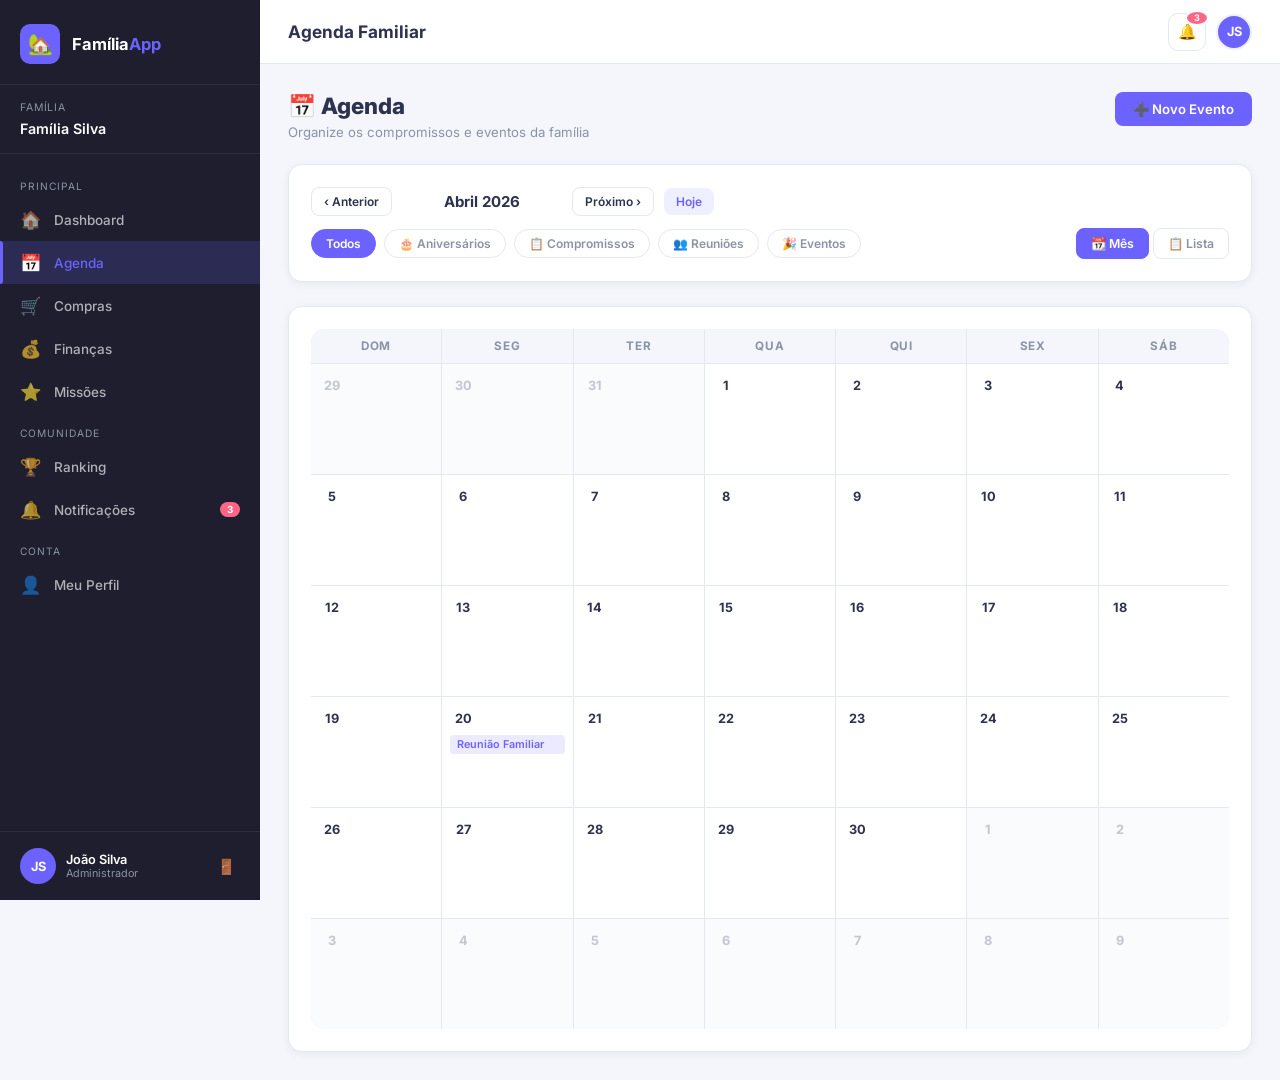
==== familia/pages/agenda.html @ ab25358c "Commit final" ====
<!DOCTYPE html>
<html lang="pt-BR">
<head>
  <meta charset="UTF-8">
  <meta name="viewport" content="width=device-width, initial-scale=1.0">
  <title>FamíliaApp — Agenda</title>
  <link rel="stylesheet" href="../assets/css/style.css">
  <style>
    .calendar-grid {
      display: grid;
      grid-template-columns: repeat(7, 1fr);
      gap: 1px;
      background: var(--border);
      border-radius: var(--radius);
      overflow: hidden;
    }
    .cal-day-name {
      background: var(--bg);
      text-align: center;
      padding: 10px;
      font-size: .78rem;
      font-weight: 700;
      text-transform: uppercase;
      letter-spacing: .06em;
      color: var(--text-muted);
    }
    .cal-day {
      background: var(--card-bg);
      min-height: 110px;
      padding: 8px;
      cursor: pointer;
  
    }
    .cal-day:hover { background: var(--bg); }
    .cal-day.today { background: var(--primary-light); }
    .cal-day.other-month { background: #FAFBFD; }
    .cal-day .day-num {
      font-size: .85rem;
      font-weight: 700;
      color: var(--text);
      width: 26px; height: 26px;
      display: flex; align-items: center; justify-content: center;
      border-radius: 50%;
    }
    .cal-day.today .day-num {
      background: var(--primary);
      color: #fff;
    }
    .cal-day.other-month .day-num { color: var(--text-muted); opacity: .5; }
    .cal-event {
      margin-top: 4px;
      padding: 3px 7px;
      border-radius: 4px;
      font-size: .72rem;
      font-weight: 600;
      white-space: nowrap;
      overflow: hidden;
      text-overflow: ellipsis;
      cursor: pointer;
    }
    .event-type-filters {
      display: flex;
      gap: 8px;
      flex-wrap: wrap;
    }
    .filter-btn {
      padding: 6px 14px;
      border-radius: 99px;
      font-size: .8rem;
      font-weight: 600;
      border: 1.5px solid var(--border);
      background: var(--card-bg);
      color: var(--text-muted);
      cursor: pointer;
      transition: all var(--transition);
    }
    .filter-btn.active, .filter-btn:hover {
      background: var(--primary);
      color: #fff;
      border-color: var(--primary);
    }
    .view-btn {
      padding: 7px 14px;
      border-radius: var(--radius-sm);
      font-size: .82rem;
      font-weight: 600;
      border: 1.5px solid var(--border);
      background: var(--card-bg);
      color: var(--text-muted);
      cursor: pointer;
      transition: all var(--transition);
    }
    .view-btn.active {
      background: var(--primary);
      color: #fff;
      border-color: var(--primary);
    }
  </style>
</head>
<body>

<!-- SIDEBAR -->
<aside class="sidebar">
  <div class="sidebar-logo">
    <div class="logo-icon">🏡</div>
    <div class="logo-text">Família<span>App</span></div>
  </div>
  <div class="sidebar-family">
    <div class="family-label">Família</div>
    <div class="family-name" id="sb-family-name">Família Silva</div>
  </div>
  <nav class="sidebar-nav">
    <div class="nav-section-label">Principal</div>
    <a href="dashboard.html" class="nav-item"><span class="nav-icon">🏠</span> Dashboard</a>
    <a href="agenda.html"    class="nav-item active"><span class="nav-icon">📅</span> Agenda</a>
    <a href="compras.html"   class="nav-item"><span class="nav-icon">🛒</span> Compras</a>
    <a href="financas.html"  class="nav-item"><span class="nav-icon">💰</span> Finanças</a>
    <a href="missoes.html"   class="nav-item"><span class="nav-icon">⭐</span> Missões</a>
    <div class="nav-section-label">Comunidade</div>
    <a href="ranking.html"      class="nav-item"><span class="nav-icon">🏆</span> Ranking</a>
    <a href="notificacoes.html" class="nav-item"><span class="nav-icon">🔔</span> Notificações <span class="nav-badge">3</span></a>
    <div class="nav-section-label">Conta</div>
    <a href="perfil.html" class="nav-item"><span class="nav-icon">👤</span> Meu Perfil</a>
  </nav>
  <div class="sidebar-footer">
    <div class="sidebar-user">
      <div class="user-avatar" id="sb-avatar">JS</div>
      <div class="user-info">
        <div class="user-name" id="sb-user-name">João Silva</div>
        <div class="user-role" id="sb-user-role">Administrador</div>
      </div>
      <button class="logout-btn" onclick="doLogout()" title="Sair">🚪</button>
    </div>
  </div>
</aside>

<!-- MAIN -->
<div class="main-wrapper">
  <header class="topbar">
    <div class="topbar-title">Agenda Familiar</div>
    <div class="topbar-actions">
      <a href="notificacoes.html" class="topbar-btn">🔔 <span class="badge">3</span></a>
      <a href="perfil.html" class="topbar-avatar" id="topbar-avatar">JS</a>
    </div>
  </header>

  <main class="page-content">

    <div class="page-header">
      <div>
        <h1>📅 Agenda</h1>
        <p>Organize os compromissos e eventos da família</p>
      </div>
      <button class="btn btn-primary" onclick="openModal('modal-add-evento')">
        ➕ Novo Evento
      </button>
    </div>

    <!-- Controles -->
    <div class="card mb-24">
      <div style="display:flex;align-items:center;justify-content:space-between;flex-wrap:wrap;gap:12px">
        <div style="display:flex;align-items:center;gap:10px">
          <button class="btn btn-outline btn-sm" onclick="changeMonth(-1)">‹ Anterior</button>
          <span id="current-month-label" style="font-size:1rem;font-weight:700;min-width:160px;text-align:center">Abril 2026</span>
          <button class="btn btn-outline btn-sm" onclick="changeMonth(1)">Próximo ›</button>
          <button class="btn btn-secondary btn-sm" onclick="goToday()">Hoje</button>
        </div>
        <div class="event-type-filters">
          <button class="filter-btn active" onclick="setFilter('todos', this)">Todos</button>
          <button class="filter-btn" onclick="setFilter('aniversario', this)">🎂 Aniversários</button>
          <button class="filter-btn" onclick="setFilter('compromisso', this)">📋 Compromissos</button>
          <button class="filter-btn" onclick="setFilter('reuniao', this)">👥 Reuniões</button>
          <button class="filter-btn" onclick="setFilter('evento', this)">🎉 Eventos</button>
        </div>
        <div style="display:flex;gap:4px">
          <button class="view-btn active" id="btn-view-month" onclick="setView('month')">📆 Mês</button>
          <button class="view-btn" id="btn-view-list" onclick="setView('list')">📋 Lista</button>
        </div>
      </div>
    </div>

    <!-- Calendário mensal -->
    <div id="view-month">
      <div class="card">
        <div class="calendar-grid" id="cal-grid">
          <!-- Gerado via JS -->
        </div>
      </div>
    </div>

    <!-- Vista em lista -->
    <div id="view-list" style="display:none">
      <div class="card">
        <div class="card-header">
          <div class="card-title">Todos os Eventos</div>
          <span class="badge badge-primary" id="events-count">4 eventos</span>
        </div>
        <div id="events-list-view"></div>
      </div>
    </div>

  </main>
</div>

<!-- Modal adicionar evento -->
<div class="modal-overlay" id="modal-add-evento">
  <div class="modal" style="width:520px">
    <div class="modal-header">
      <div class="modal-title">📅 Novo Evento</div>
      <button class="modal-close" onclick="closeModal('modal-add-evento')">✕</button>
    </div>
    <div class="form-group">
      <label class="form-label">Título do evento *</label>
      <input type="text" class="form-control" id="ev-titulo" placeholder="Ex: Aniversário da vovó">
    </div>
    <div class="form-group">
      <label class="form-label">Tipo</label>
      <select class="form-control" id="ev-tipo">
        <option value="evento">🎉 Evento</option>
        <option value="aniversario">🎂 Aniversário</option>
        <option value="compromisso">📋 Compromisso</option>
        <option value="reuniao">👥 Reunião</option>
        <option value="outro">📌 Outro</option>
      </select>
    </div>
    <div class="form-row">
      <div class="form-group">
        <label class="form-label">Data início *</label>
        <input type="datetime-local" class="form-control" id="ev-inicio">
      </div>
      <div class="form-group">
        <label class="form-label">Data fim</label>
        <input type="datetime-local" class="form-control" id="ev-fim">
      </div>
    </div>
    <div class="form-group">
      <label class="form-label">Local</label>
      <input type="text" class="form-control" id="ev-local" placeholder="Onde será o evento?">
    </div>
    <div class="form-group">
      <label class="form-label">Descrição</label>
      <textarea class="form-control" id="ev-desc" rows="3" placeholder="Detalhes do evento..."></textarea>
    </div>
    <div class="form-group">
      <label class="form-label">Cor</label>
      <div style="display:flex;gap:8px">
        <div class="color-opt" style="width:28px;height:28px;border-radius:50%;background:#6C63FF;cursor:pointer;border:3px solid #6C63FF" onclick="selectColor('#6C63FF', this)"></div>
        <div class="color-opt" style="width:28px;height:28px;border-radius:50%;background:#FF6584;cursor:pointer" onclick="selectColor('#FF6584', this)"></div>
        <div class="color-opt" style="width:28px;height:28px;border-radius:50%;background:#43C6AC;cursor:pointer" onclick="selectColor('#43C6AC', this)"></div>
        <div class="color-opt" style="width:28px;height:28px;border-radius:50%;background:#FFB347;cursor:pointer" onclick="selectColor('#FFB347', this)"></div>
        <div class="color-opt" style="width:28px;height:28px;border-radius:50%;background:#FF5C5C;cursor:pointer" onclick="selectColor('#FF5C5C', this)"></div>
      </div>
      <input type="hidden" id="ev-cor" value="#6C63FF">
    </div>
    <div class="modal-footer">
      <button class="btn btn-outline" onclick="closeModal('modal-add-evento')">Cancelar</button>
      <button class="btn btn-primary" onclick="addEvent()">Salvar Evento</button>
    </div>
  </div>
</div>

<!-- Modal detalhes evento -->
<div class="modal-overlay" id="modal-detail-evento">
  <div class="modal">
    <div class="modal-header">
      <div class="modal-title" id="detail-title">Evento</div>
      <button class="modal-close" onclick="closeModal('modal-detail-evento')">✕</button>
    </div>
    <div id="detail-body"></div>
    <div class="modal-footer">
      <button class="btn btn-danger btn-sm" onclick="deleteEvent()">🗑️ Excluir</button>
      <button class="btn btn-outline" onclick="closeModal('modal-detail-evento')">Fechar</button>
    </div>
  </div>
</div>

<div id="toast-container" class="toast-container"></div>
<script src="../assets/js/app.js"></script>
<script src="../assets/js/layout.js"></script>
<script>
// ── Dados dos eventos ──────────────────────────────────────
let events = [
  { id:1, titulo:'Reunião Familiar',       tipo:'reuniao',      inicio:'2026-04-20T19:00', fim:'2026-04-20T21:00', local:'Sala de estar',    cor:'#6C63FF', desc:'Planejamento do mês' },
  { id:2, titulo:'Churrasco de domingo',   tipo:'evento',       inicio:'2026-05-26T12:00', fim:'2026-04-26T18:00', local:'Quintal',           cor:'#FFB347', desc:'Família toda reunida' },
  { id:3, titulo:'Aniversário da Merlotto',   tipo:'aniversario',       inicio:'2026-05-07T12:00', fim:'2026-04-26T18:00', local:'Casa',           cor:'#FF6584', desc:'Família toda reunida' },

];

let currentDate = new Date(2026, 3, 1); // Abril 2026
let currentFilter = 'todos';
let currentView   = 'month';
let selectedColor = '#6C63FF';
let selectedEventId = null;

// ── Meses ─────────────────────────────────────────────────
const MONTHS = ['Janeiro','Fevereiro','Março','Abril','Maio','Junho',
                'Julho','Agosto','Setembro','Outubro','Novembro','Dezembro'];
const DAYS   = ['Dom','Seg','Ter','Qua','Qui','Sex','Sáb'];

// ── Renderizar calendário ─────────────────────────────────
function renderCalendar() {
  document.getElementById('current-month-label').textContent =
    `${MONTHS[currentDate.getMonth()]} ${currentDate.getFullYear()}`;

  const year  = currentDate.getFullYear();
  const month = currentDate.getMonth();
  const today = new Date();
  const firstDay = new Date(year, month, 1).getDay();
  const daysInMonth = new Date(year, month + 1, 0).getDate();
  const daysInPrev  = new Date(year, month, 0).getDate();

  let html = DAYS.map(d => `<div class="cal-day-name">${d}</div>`).join('');

  const filteredEvents = events.filter(e =>
    currentFilter === 'todos' || e.tipo === currentFilter
  );

  for (let i = 0; i < firstDay; i++) {
    const d = daysInPrev - firstDay + i + 1;
    html += `<div class="cal-day other-month"><div class="day-num">${d}</div></div>`;
  }

  for (let d = 1; d <= daysInMonth; d++) {
    const dateStr = `${year}-${String(month+1).padStart(2,'0')}-${String(d).padStart(2,'0')}`;
    const isToday = d === today.getDate() && month === today.getMonth() && year === today.getFullYear();
    const dayEvents = filteredEvents.filter(e => e.inicio.startsWith(dateStr));

    let evHtml = dayEvents.slice(0,3).map(e =>
      `<div class="cal-event" style="background:${e.cor}22;color:${e.cor}" onclick="showEvent(${e.id})" title="${e.titulo}">${e.titulo}</div>`
    ).join('');
    if (dayEvents.length > 3) evHtml += `<div style="font-size:.68rem;color:var(--text-muted);margin-top:2px">+${dayEvents.length-3} mais</div>`;

    html += `<div class="cal-day${isToday?' today':''}" onclick="clickDay('${dateStr}')">
               <div class="day-num">${d}</div>${evHtml}
             </div>`;
  }

  const remaining = 42 - firstDay - daysInMonth;
  for (let d = 1; d <= remaining; d++) {
    html += `<div class="cal-day other-month"><div class="day-num">${d}</div></div>`;
  }

  document.getElementById('cal-grid').innerHTML = html;
  renderListView();
}

// ── Vista em lista ─────────────────────────────────────────
function renderListView() {
  const filtered = events.filter(e => currentFilter === 'todos' || e.tipo === currentFilter);
  document.getElementById('events-count').textContent = `${filtered.length} evento(s)`;

  if (!filtered.length) {
    document.getElementById('events-list-view').innerHTML =
      '<div class="empty-state"><div class="empty-icon">📅</div><p>Nenhum evento encontrado.</p></div>';
    return;
  }

  const typeLabels = { evento:'Evento', aniversario:'Aniversário', compromisso:'Compromisso', reuniao:'Reunião', outro:'Outro' };
  const badgeClass = { evento:'badge-warning', aniversario:'badge-pink', compromisso:'badge-success', reuniao:'badge-primary', outro:'badge-muted' };

  document.getElementById('events-list-view').innerHTML = filtered.map(e => {
    const dt = new Date(e.inicio);
    const day = dt.getDate();
    const mon = MONTHS[dt.getMonth()].substring(0,3).toUpperCase();
    const time = dt.toLocaleTimeString('pt-BR', { hour:'2-digit', minute:'2-digit' });
    return `<div style="display:flex;gap:16px;padding:14px 0;border-bottom:1px solid var(--border);align-items:center">
      <div style="width:52px;text-align:center;flex-shrink:0">
        <div style="font-size:.68rem;color:var(--text-muted)">${mon}</div>
        <div style="font-size:1.5rem;font-weight:800;color:${e.cor};line-height:1">${day}</div>
      </div>
      <div style="width:4px;height:40px;border-radius:4px;background:${e.cor};flex-shrink:0"></div>
      <div style="flex:1">
        <div style="font-weight:700;font-size:.95rem">${e.titulo}</div>
        <div style="font-size:.8rem;color:var(--text-muted);margin-top:2px">🕐 ${time}${e.local ? ' · 📍 '+e.local : ''}</div>
        ${e.desc ? `<div style="font-size:.8rem;color:var(--text-muted);margin-top:2px">${e.desc}</div>` : ''}
      </div>
      <div style="display:flex;gap:8px;align-items:center">
        <span class="badge ${badgeClass[e.tipo]||'badge-muted'}">${typeLabels[e.tipo]||e.tipo}</span>
        <button class="btn btn-outline btn-sm btn-icon" onclick="showEvent(${e.id})" title="Ver detalhes">👁️</button>
        <button class="btn btn-danger btn-sm btn-icon" onclick="deleteEventById(${e.id})" title="Excluir">🗑️</button>
      </div>
    </div>`;
  }).join('');
}

// ── Detalhes do evento ─────────────────────────────────────
function showEvent(id) {
  const e = events.find(ev => ev.id === id);
  if (!e) return;
  selectedEventId = id;
  document.getElementById('detail-title').textContent = e.titulo;
  const dt = new Date(e.inicio);
  document.getElementById('detail-body').innerHTML = `
    <div style="display:flex;flex-direction:column;gap:12px">
      <div style="display:flex;gap:10px;align-items:center">
        <div style="width:12px;height:12px;border-radius:50%;background:${e.cor}"></div>
        <span class="badge" style="background:${e.cor}22;color:${e.cor}">${e.tipo}</span>
      </div>
      <div><strong>📅 Data:</strong> ${dt.toLocaleDateString('pt-BR')} às ${dt.toLocaleTimeString('pt-BR',{hour:'2-digit',minute:'2-digit'})}</div>
      ${e.local ? `<div><strong>📍 Local:</strong> ${e.local}</div>` : ''}
      ${e.desc  ? `<div><strong>📝 Descrição:</strong> ${e.desc}</div>` : ''}
    </div>`;
  openModal('modal-detail-evento');
}

function deleteEvent() {
  if (selectedEventId) deleteEventById(selectedEventId);
  closeModal('modal-detail-evento');
}

function deleteEventById(id) {
  events = events.filter(e => e.id !== id);
  renderCalendar();
  showToast('Evento excluído.', 'danger');
}

// ── Adicionar evento ───────────────────────────────────────
function addEvent() {
  const titulo = document.getElementById('ev-titulo').value.trim();
  const tipo   = document.getElementById('ev-tipo').value;
  const inicio = document.getElementById('ev-inicio').value;
  const fim    = document.getElementById('ev-fim').value;
  const local  = document.getElementById('ev-local').value.trim();
  const desc   = document.getElementById('ev-desc').value.trim();

  if (!titulo || !inicio) { showToast('Preencha título e data.', 'warning'); return; }

  const newId = Math.max(...events.map(e => e.id), 0) + 1;
  events.push({ id: newId, titulo, tipo, inicio, fim: fim || null, local, cor: selectedColor, desc });
  renderCalendar();
  closeModal('modal-add-evento');
  showToast('Evento adicionado!', 'success');

  // Limpar form
  ['ev-titulo','ev-inicio','ev-fim','ev-local','ev-desc'].forEach(id => {
    document.getElementById(id).value = '';
  });
}

// ── Controles ──────────────────────────────────────────────
function changeMonth(dir) {
  currentDate.setMonth(currentDate.getMonth() + dir);
  renderCalendar();
}

function goToday() {
  currentDate = new Date();
  renderCalendar();
}

function setFilter(filter, btn) {
  currentFilter = filter;
  document.querySelectorAll('.filter-btn').forEach(b => b.classList.remove('active'));
  btn.classList.add('active');
  renderCalendar();
}

function setView(view) {
  currentView = view;
  document.getElementById('view-month').style.display = view === 'month' ? '' : 'none';
  document.getElementById('view-list').style.display  = view === 'list'  ? '' : 'none';
  document.getElementById('btn-view-month').classList.toggle('active', view === 'month');
  document.getElementById('btn-view-list').classList.toggle('active',  view === 'list');
}

function clickDay(dateStr) {
  document.getElementById('ev-inicio').value = dateStr + 'T09:00';
  openModal('modal-add-evento');
}

function selectColor(color, el) {
  selectedColor = color;
  document.getElementById('ev-cor').value = color;
  document.querySelectorAll('.color-opt').forEach(c => c.style.border = 'none');
  el.style.border = `3px solid ${color}`;
}

function filterEvents(q) {
  // Filtro de busca simples
  const term = q.toLowerCase();
  document.querySelectorAll('.cal-event').forEach(el => {
    el.style.display = el.title.toLowerCase().includes(term) ? '' : 'none';
  });
}

document.addEventListener('DOMContentLoaded', renderCalendar);
</script>
</body>
</html>
---- familia/assets/css/style.css ----
/* ============================================================
   FAMILIA MANAGER — CSS GLOBAL
   ============================================================ */

@import url('https://fonts.googleapis.com/css2?family=Inter:wght@300;400;500;600;700;800&display=swap');

:root {
  --primary:        #6C63FF;
  --primary-dark:   #5A52D5;
  --primary-light:  #EEF0FF;
  --secondary:      #FF6584;
  --accent:         #43C6AC;
  --warning:        #FFB347;
  --danger:         #FF5C5C;
  --success:        #4CAF50;

  --bg:             #F4F6FB;
  --sidebar-bg:     #1E1E2E;
  --sidebar-hover:  #2A2A3E;
  --card-bg:        #FFFFFF;
  --border:         #E4E8F0;
  --text:           #2D3250;
  --text-muted:     #8A94A6;
  --text-light:     #FFFFFF;

  --sidebar-w:      260px;
  --topbar-h:       64px;
  --radius:         14px;
  --radius-sm:      8px;
  --shadow:         0 4px 24px rgba(108,99,255,.10);
  --shadow-sm:      0 2px 8px rgba(0,0,0,.06);
  --transition:     .22s ease;
}

*, *::before, *::after { box-sizing: border-box; margin: 0; padding: 0; }

html { font-size: 15px; scroll-behavior: smooth; }

body {
  font-family: 'Inter', sans-serif;
  background: var(--bg);
  color: var(--text);
  min-height: 100vh;
  display: flex;
}

a { text-decoration: none; color: inherit; }
ul, ol { list-style: none; }
button { cursor: pointer; font-family: inherit; }
input, select, textarea { font-family: inherit; }

/* ============================================================
   SCROLLBAR
   ============================================================ */
::-webkit-scrollbar { width: 6px; height: 6px; }
::-webkit-scrollbar-track { background: transparent; }
::-webkit-scrollbar-thumb { background: #CBD0E0; border-radius: 99px; }
::-webkit-scrollbar-thumb:hover { background: var(--primary); }

/* ============================================================
   SIDEBAR
   ============================================================ */
.sidebar {
  width: var(--sidebar-w);
  background: var(--sidebar-bg);
  min-height: 100vh;
  position: fixed;
  top: 0; left: 0;
  display: flex;
  flex-direction: column;
  z-index: 100;
  transition: width var(--transition);
  overflow: hidden;
}

.sidebar-logo {
  display: flex;
  align-items: center;
  gap: 12px;
  padding: 24px 20px 20px;
  border-bottom: 1px solid rgba(255,255,255,.07);
}

.sidebar-logo .logo-icon {
  width: 40px; height: 40px;
  background: var(--primary);
  border-radius: 10px;
  display: flex; align-items: center; justify-content: center;
  font-size: 20px;
  flex-shrink: 0;
}

.sidebar-logo .logo-text {
  font-size: 1.1rem;
  font-weight: 700;
  color: #fff;
  white-space: nowrap;
}

.sidebar-logo .logo-text span {
  color: var(--primary);
}

.sidebar-family {
  padding: 16px 20px;
  border-bottom: 1px solid rgba(255,255,255,.07);
}

.sidebar-family .family-label {
  font-size: .7rem;
  text-transform: uppercase;
  letter-spacing: .08em;
  color: var(--text-muted);
  margin-bottom: 6px;
}

.sidebar-family .family-name {
  font-size: .95rem;
  font-weight: 600;
  color: #fff;
}

.sidebar-nav {
  flex: 1;
  padding: 12px 0;
  overflow-y: auto;
}

.nav-section-label {
  font-size: .68rem;
  text-transform: uppercase;
  letter-spacing: .1em;
  color: var(--text-muted);
  padding: 14px 20px 6px;
}

.nav-item {
  display: flex;
  align-items: center;
  gap: 12px;
  padding: 11px 20px;
  color: rgba(255,255,255,.65);
  font-size: .9rem;
  font-weight: 500;
  border-radius: 0;
  transition: all var(--transition);
  position: relative;
  white-space: nowrap;
}

.nav-item:hover {
  background: var(--sidebar-hover);
  color: #fff;
}

.nav-item.active {
  background: rgba(108,99,255,.18);
  color: var(--primary);
}

.nav-item.active::before {
  content: '';
  position: absolute;
  left: 0; top: 0; bottom: 0;
  width: 3px;
  background: var(--primary);
  border-radius: 0 4px 4px 0;
}

.nav-item .nav-icon {
  font-size: 1.15rem;
  width: 22px;
  text-align: center;
  flex-shrink: 0;
}

.nav-item .nav-badge {
  margin-left: auto;
  background: var(--secondary);
  color: #fff;
  font-size: .65rem;
  font-weight: 700;
  padding: 2px 7px;
  border-radius: 99px;
  min-width: 20px;
  text-align: center;
}

.sidebar-footer {
  padding: 16px 20px;
  border-top: 1px solid rgba(255,255,255,.07);
}

.sidebar-user {
  display: flex;
  align-items: center;
  gap: 10px;
}

.sidebar-user .user-avatar {
  width: 36px; height: 36px;
  border-radius: 50%;
  object-fit: cover;
  background: var(--primary);
  display: flex; align-items: center; justify-content: center;
  font-weight: 700;
  color: #fff;
  font-size: .85rem;
  flex-shrink: 0;
  overflow: hidden;
}

.sidebar-user .user-info { flex: 1; min-width: 0; }
.sidebar-user .user-name {
  font-size: .85rem;
  font-weight: 600;
  color: #fff;
  white-space: nowrap;
  overflow: hidden;
  text-overflow: ellipsis;
}
.sidebar-user .user-role {
  font-size: .72rem;
  color: var(--text-muted);
}

.sidebar-user .logout-btn {
  background: none;
  border: none;
  color: var(--text-muted);
  font-size: 1rem;
  padding: 4px;
  border-radius: 6px;
  transition: color var(--transition);
}
.sidebar-user .logout-btn:hover { color: var(--danger); }

/* ============================================================
   MAIN CONTENT
   ============================================================ */
.main-wrapper {
  margin-left: var(--sidebar-w);
  flex: 1;
  display: flex;
  flex-direction: column;
  min-height: 100vh;
}

/* TOPBAR */
.topbar {
  height: var(--topbar-h);
  background: var(--card-bg);
  border-bottom: 1px solid var(--border);
  display: flex;
  align-items: center;
  padding: 0 28px;
  gap: 16px;
  position: sticky;
  top: 0;
  z-index: 50;
}

.topbar-title {
  font-size: 1.15rem;
  font-weight: 700;
  color: var(--text);
  flex: 1;
}

.topbar-search {
  display: flex;
  align-items: center;
  background: var(--bg);
  border: 1px solid var(--border);
  border-radius: 99px;
  padding: 7px 16px;
  gap: 8px;
  width: 240px;
}

.topbar-search input {
  border: none;
  background: none;
  outline: none;
  font-size: .88rem;
  color: var(--text);
  width: 100%;
}

.topbar-search .search-icon { color: var(--text-muted); font-size: .9rem; }

.topbar-actions {
  display: flex;
  align-items: center;
  gap: 10px;
}

.topbar-btn {
  width: 38px; height: 38px;
  border-radius: 10px;
  border: 1px solid var(--border);
  background: var(--card-bg);
  display: flex; align-items: center; justify-content: center;
  font-size: 1rem;
  color: var(--text-muted);
  transition: all var(--transition);
  position: relative;
}

.topbar-btn:hover { background: var(--primary-light); color: var(--primary); border-color: var(--primary); }

.topbar-btn .badge {
  position: absolute;
  top: -4px; right: -4px;
  width: 16px; height: 16px;
  background: var(--secondary);
  border-radius: 50%;
  font-size: .6rem;
  font-weight: 700;
  color: #fff;
  display: flex; align-items: center; justify-content: center;
  border: 2px solid #fff;
}

.topbar-avatar {
  width: 36px; height: 36px;
  border-radius: 50%;
  object-fit: cover;
  background: var(--primary);
  display: flex; align-items: center; justify-content: center;
  font-weight: 700;
  color: #fff;
  font-size: .85rem;
  cursor: pointer;
  overflow: hidden;
  border: 2px solid var(--primary-light);
}

/* PAGE CONTENT */
.page-content {
  flex: 1;
  padding: 28px;
  overflow-y: auto;
}

/* ============================================================
   CARDS
   ============================================================ */
.card {
  background: var(--card-bg);
  border-radius: var(--radius);
  border: 1px solid var(--border);
  box-shadow: var(--shadow-sm);
  padding: 22px;
}

.card-header {
  display: flex;
  align-items: center;
  justify-content: space-between;
  margin-bottom: 18px;
}

.card-title {
  font-size: 1rem;
  font-weight: 700;
  color: var(--text);
}

.card-subtitle {
  font-size: .8rem;
  color: var(--text-muted);
  margin-top: 2px;
}

/* ============================================================
   STAT CARDS
   ============================================================ */
.stats-grid {
  display: grid;
  grid-template-columns: repeat(4, 1fr);
  gap: 18px;
  margin-bottom: 24px;
}

.stat-card {
  background: var(--card-bg);
  border-radius: var(--radius);
  border: 1px solid var(--border);
  padding: 20px;
  display: flex;
  align-items: center;
  gap: 16px;
  box-shadow: var(--shadow-sm);
  transition: transform var(--transition), box-shadow var(--transition);
}

.stat-card:hover {
  transform: translateY(-2px);
  box-shadow: var(--shadow);
}

.stat-icon {
  width: 52px; height: 52px;
  border-radius: 14px;
  display: flex; align-items: center; justify-content: center;
  font-size: 1.4rem;
  flex-shrink: 0;
}

.stat-icon.purple  { background: #EEF0FF; color: var(--primary); }
.stat-icon.pink    { background: #FFF0F3; color: var(--secondary); }
.stat-icon.green   { background: #EDFAF4; color: var(--accent); }
.stat-icon.orange  { background: #FFF6EC; color: var(--warning); }
.stat-icon.red     { background: #FFF0F0; color: var(--danger); }

.stat-info .stat-value {
  font-size: 1.6rem;
  font-weight: 800;
  color: var(--text);
  line-height: 1;
}

.stat-info .stat-label {
  font-size: .78rem;
  color: var(--text-muted);
  margin-top: 4px;
}

.stat-info .stat-change {
  font-size: .75rem;
  font-weight: 600;
  margin-top: 4px;
}

.stat-change.up   { color: var(--success); }
.stat-change.down { color: var(--danger); }

/* ============================================================
   GRID LAYOUTS
   ============================================================ */
.grid-2 { display: grid; grid-template-columns: 1fr 1fr; gap: 18px; }
.grid-3 { display: grid; grid-template-columns: 1fr 1fr 1fr; gap: 18px; }
.grid-2-1 { display: grid; grid-template-columns: 2fr 1fr; gap: 18px; }
.grid-1-2 { display: grid; grid-template-columns: 1fr 2fr; gap: 18px; }

/* ============================================================
   BUTTONS
   ============================================================ */
.btn {
  display: inline-flex;
  align-items: center;
  gap: 7px;
  padding: 9px 18px;
  border-radius: var(--radius-sm);
  font-size: .88rem;
  font-weight: 600;
  border: none;
  transition: all var(--transition);
  cursor: pointer;
}

.btn-primary {
  background: var(--primary);
  color: #fff;
}
.btn-primary:hover { background: var(--primary-dark); box-shadow: 0 4px 14px rgba(108,99,255,.35); }

.btn-secondary {
  background: var(--primary-light);
  color: var(--primary);
}
.btn-secondary:hover { background: #dde0ff; }

.btn-danger {
  background: #FFF0F0;
  color: var(--danger);
}
.btn-danger:hover { background: var(--danger); color: #fff; }

.btn-success {
  background: #EDFAF4;
  color: var(--success);
}
.btn-success:hover { background: var(--success); color: #fff; }

.btn-outline {
  background: transparent;
  border: 1.5px solid var(--border);
  color: var(--text);
}
.btn-outline:hover { border-color: var(--primary); color: var(--primary); }

.btn-sm { padding: 6px 12px; font-size: .8rem; }
.btn-lg { padding: 12px 24px; font-size: 1rem; }
.btn-icon { padding: 8px; border-radius: var(--radius-sm); }

/* ============================================================
   FORMS
   ============================================================ */
.form-group { margin-bottom: 16px; }

.form-label {
  display: block;
  font-size: .82rem;
  font-weight: 600;
  color: var(--text);
  margin-bottom: 6px;
}

.form-control {
  width: 100%;
  padding: 10px 14px;
  border: 1.5px solid var(--border);
  border-radius: var(--radius-sm);
  font-size: .9rem;
  color: var(--text);
  background: var(--card-bg);
  outline: none;
  transition: border-color var(--transition), box-shadow var(--transition);
}

.form-control:focus {
  border-color: var(--primary);
  box-shadow: 0 0 0 3px rgba(108,99,255,.12);
}

.form-control::placeholder { color: var(--text-muted); }

select.form-control { cursor: pointer; }

.form-row { display: grid; grid-template-columns: 1fr 1fr; gap: 14px; }

/* ============================================================
   BADGES / TAGS
   ============================================================ */
.badge {
  display: inline-flex;
  align-items: center;
  padding: 3px 10px;
  border-radius: 99px;
  font-size: .72rem;
  font-weight: 600;
}

.badge-primary  { background: var(--primary-light); color: var(--primary); }
.badge-success  { background: #EDFAF4; color: var(--success); }
.badge-warning  { background: #FFF6EC; color: var(--warning); }
.badge-danger   { background: #FFF0F0; color: var(--danger); }
.badge-muted    { background: #F0F2F8; color: var(--text-muted); }
.badge-pink     { background: #FFF0F3; color: var(--secondary); }

/* ============================================================
   TABLES
   ============================================================ */
.table-wrap { overflow-x: auto; }

table {
  width: 100%;
  border-collapse: collapse;
}

thead th {
  font-size: .78rem;
  font-weight: 600;
  text-transform: uppercase;
  letter-spacing: .06em;
  color: var(--text-muted);
  padding: 10px 14px;
  border-bottom: 2px solid var(--border);
  text-align: left;
  white-space: nowrap;
}

tbody td {
  padding: 13px 14px;
  font-size: .88rem;
  border-bottom: 1px solid var(--border);
  vertical-align: middle;
}

tbody tr:last-child td { border-bottom: none; }

tbody tr:hover td { background: var(--bg); }

/* ============================================================
   PROGRESS BAR
   ============================================================ */
.progress {
  height: 8px;
  background: var(--border);
  border-radius: 99px;
  overflow: hidden;
}

.progress-bar {
  height: 100%;
  border-radius: 99px;
  transition: width .5s ease;
}

.progress-bar.primary { background: var(--primary); }
.progress-bar.success { background: var(--success); }
.progress-bar.warning { background: var(--warning); }
.progress-bar.danger  { background: var(--danger); }
.progress-bar.accent  { background: var(--accent); }

/* ============================================================
   AVATAR GROUP
   ============================================================ */
.avatar-group {
  display: flex;
}

.avatar-group .avatar {
  width: 30px; height: 30px;
  border-radius: 50%;
  border: 2px solid #fff;
  margin-left: -8px;
  background: var(--primary);
  display: flex; align-items: center; justify-content: center;
  font-size: .7rem;
  font-weight: 700;
  color: #fff;
  overflow: hidden;
}

.avatar-group .avatar:first-child { margin-left: 0; }

/* ============================================================
   MODAL
   ============================================================ */
.modal-overlay {
  position: fixed;
  inset: 0;
  background: rgba(0,0,0,.45);
  z-index: 200;
  display: flex;
  align-items: center;
  justify-content: center;
  opacity: 0;
  pointer-events: none;
  transition: opacity var(--transition);
}

.modal-overlay.open {
  opacity: 1;
  pointer-events: all;
}

.modal {
  background: var(--card-bg);
  border-radius: var(--radius);
  padding: 28px;
  width: 480px;
  max-width: 95vw;
  max-height: 90vh;
  overflow-y: auto;
  box-shadow: 0 20px 60px rgba(0,0,0,.2);
  transform: translateY(20px);
  transition: transform var(--transition);
}

.modal-overlay.open .modal { transform: translateY(0); }

.modal-header {
  display: flex;
  align-items: center;
  justify-content: space-between;
  margin-bottom: 20px;
}

.modal-title { font-size: 1.05rem; font-weight: 700; }

.modal-close {
  background: none;
  border: none;
  font-size: 1.2rem;
  color: var(--text-muted);
  padding: 4px;
  border-radius: 6px;
  transition: color var(--transition);
}

.modal-close:hover { color: var(--danger); }

.modal-footer {
  display: flex;
  justify-content: flex-end;
  gap: 10px;
  margin-top: 22px;
  padding-top: 18px;
  border-top: 1px solid var(--border);
}

/* ============================================================
   TOAST NOTIFICATIONS
   ============================================================ */
.toast-container {
  position: fixed;
  bottom: 24px;
  right: 24px;
  z-index: 999;
  display: flex;
  flex-direction: column;
  gap: 10px;
}

.toast {
  background: var(--card-bg);
  border-radius: var(--radius-sm);
  padding: 14px 18px;
  box-shadow: 0 8px 30px rgba(0,0,0,.15);
  display: flex;
  align-items: center;
  gap: 12px;
  min-width: 280px;
  max-width: 380px;
  border-left: 4px solid var(--primary);
  animation: slideInRight .3s ease;
}

.toast.success { border-color: var(--success); }
.toast.warning { border-color: var(--warning); }
.toast.danger  { border-color: var(--danger); }

.toast-icon { font-size: 1.1rem; }
.toast-msg  { font-size: .88rem; font-weight: 500; flex: 1; }

@keyframes slideInRight {
  from { transform: translateX(100%); opacity: 0; }
  to   { transform: translateX(0);    opacity: 1; }
}

/* ============================================================
   EMPTY STATE
   ============================================================ */
.empty-state {
  text-align: center;
  padding: 48px 24px;
  color: var(--text-muted);
}

.empty-state .empty-icon { font-size: 3rem; margin-bottom: 12px; opacity: .5; }
.empty-state p { font-size: .9rem; }

/* ============================================================
   PAGE HEADER
   ============================================================ */
.page-header {
  display: flex;
  align-items: flex-start;
  justify-content: space-between;
  margin-bottom: 24px;
}

.page-header h1 {
  font-size: 1.5rem;
  font-weight: 800;
  color: var(--text);
}

.page-header p {
  font-size: .88rem;
  color: var(--text-muted);
  margin-top: 4px;
}

/* ============================================================
   CHECKBOX CUSTOM
   ============================================================ */
.check-item {
  display: flex;
  align-items: center;
  gap: 10px;
  padding: 10px 0;
  border-bottom: 1px solid var(--border);
  cursor: pointer;
}

.check-item:last-child { border-bottom: none; }

.check-item input[type="checkbox"] { display: none; }

.check-box {
  width: 20px; height: 20px;
  border-radius: 6px;
  border: 2px solid var(--border);
  display: flex; align-items: center; justify-content: center;
  transition: all var(--transition);
  flex-shrink: 0;
}

.check-item input:checked ~ .check-box {
  background: var(--primary);
  border-color: var(--primary);
}

.check-item input:checked ~ .check-box::after {
  content: '✓';
  color: #fff;
  font-size: .75rem;
  font-weight: 700;
}

.check-item input:checked ~ .check-label {
  text-decoration: line-through;
  color: var(--text-muted);
}

.check-label { font-size: .9rem; flex: 1; }

/* ============================================================
   CALENDAR MINI
   ============================================================ */
.mini-calendar { width: 100%; }

.mini-cal-header {
  display: flex;
  align-items: center;
  justify-content: space-between;
  margin-bottom: 12px;
}

.mini-cal-header .month-name {
  font-size: .95rem;
  font-weight: 700;
}

.mini-cal-header button {
  background: none;
  border: 1px solid var(--border);
  border-radius: 6px;
  width: 28px; height: 28px;
  display: flex; align-items: center; justify-content: center;
  font-size: .8rem;
  color: var(--text-muted);
  transition: all var(--transition);
}

.mini-cal-header button:hover { background: var(--primary-light); color: var(--primary); border-color: var(--primary); }

.mini-cal-grid {
  display: grid;
  grid-template-columns: repeat(7, 1fr);
  gap: 2px;
}

.mini-cal-grid .day-name {
  text-align: center;
  font-size: .7rem;
  font-weight: 600;
  color: var(--text-muted);
  padding: 4px 0;
}

.mini-cal-grid .day {
  text-align: center;
  font-size: .8rem;
  padding: 6px 2px;
  border-radius: 6px;
  cursor: pointer;
  transition: all var(--transition);
}

.mini-cal-grid .day:hover { background: var(--primary-light); color: var(--primary); }
.mini-cal-grid .day.today { background: var(--primary); color: #fff; font-weight: 700; }
.mini-cal-grid .day.has-event { position: relative; }
.mini-cal-grid .day.has-event::after {
  content: '';
  position: absolute;
  bottom: 2px;
  left: 50%;
  transform: translateX(-50%);
  width: 4px; height: 4px;
  border-radius: 50%;
  background: var(--secondary);
}

.mini-cal-grid .day.other-month { color: var(--text-muted); opacity: .4; }

/* ============================================================
   RANKING
   ============================================================ */
.rank-podium {
  display: flex;
  align-items: flex-end;
  justify-content: center;
  gap: 16px;
  padding: 24px 0 8px;
}

.podium-item {
  display: flex;
  flex-direction: column;
  align-items: center;
  gap: 8px;
}

.podium-avatar {
  width: 56px; height: 56px;
  border-radius: 50%;
  background: var(--primary);
  display: flex; align-items: center; justify-content: center;
  font-size: 1.3rem;
  font-weight: 800;
  color: #fff;
  border: 3px solid #fff;
  box-shadow: 0 4px 14px rgba(0,0,0,.12);
  overflow: hidden;
  position: relative;
}

.podium-crown {
  position: absolute;
  top: -18px;
  font-size: 1.1rem;
}

.podium-name { font-size: .82rem; font-weight: 600; }
.podium-pts  { font-size: .75rem; color: var(--text-muted); }

.podium-block {
  border-radius: 10px 10px 0 0;
  width: 72px;
  display: flex; align-items: center; justify-content: center;
  font-size: 1.1rem;
  font-weight: 800;
  color: #fff;
}

.podium-block.first  { height: 80px; background: linear-gradient(135deg,#FFD700,#FFA500); }
.podium-block.second { height: 60px; background: linear-gradient(135deg,#C0C0C0,#A0A0A0); }
.podium-block.third  { height: 44px; background: linear-gradient(135deg,#CD7F32,#A0522D); }

/* ============================================================
   FINANCE CHART AREA
   ============================================================ */
.chart-container {
  position: relative;
  height: 220px;
  width: 100%;
}

/* ============================================================
   NOTIFICATION ITEM
   ============================================================ */
.notif-item {
  display: flex;
  gap: 14px;
  padding: 14px 0;
  border-bottom: 1px solid var(--border);
  transition: background var(--transition);
}

.notif-item:last-child { border-bottom: none; }
.notif-item.unread { background: var(--primary-light); margin: 0 -22px; padding: 14px 22px; border-radius: 0; }

.notif-icon-wrap {
  width: 40px; height: 40px;
  border-radius: 12px;
  display: flex; align-items: center; justify-content: center;
  font-size: 1rem;
  flex-shrink: 0;
}

.notif-icon-wrap.purple { background: #EEF0FF; color: var(--primary); }
.notif-icon-wrap.pink   { background: #FFF0F3; color: var(--secondary); }
.notif-icon-wrap.green  { background: #EDFAF4; color: var(--accent); }
.notif-icon-wrap.orange { background: #FFF6EC; color: var(--warning); }

.notif-body { flex: 1; }
.notif-title { font-size: .88rem; font-weight: 600; }
.notif-desc  { font-size: .8rem; color: var(--text-muted); margin-top: 2px; }
.notif-time  { font-size: .72rem; color: var(--text-muted); margin-top: 4px; }

.notif-dot {
  width: 8px; height: 8px;
  border-radius: 50%;
  background: var(--primary);
  margin-top: 6px;
  flex-shrink: 0;
}

/* ============================================================
   PROFILE
   ============================================================ */
.profile-cover {
  height: 180px;
  border-radius: var(--radius) var(--radius) 0 0;
  background: linear-gradient(135deg, var(--primary) 0%, var(--secondary) 100%);
  position: relative;
}

.profile-avatar-wrap {
  position: absolute;
  bottom: -36px;
  left: 28px;
}

.profile-avatar {
  width: 80px; height: 80px;
  border-radius: 50%;
  border: 4px solid #fff;
  background: var(--primary);
  display: flex; align-items: center; justify-content: center;
  font-size: 2rem;
  font-weight: 800;
  color: #fff;
  overflow: hidden;
  box-shadow: 0 4px 14px rgba(0,0,0,.15);
}

.profile-info-card {
  padding: 50px 28px 24px;
  border: 1px solid var(--border);
  border-top: none;
  border-radius: 0 0 var(--radius) var(--radius);
  background: var(--card-bg);
}

.profile-name { font-size: 1.3rem; font-weight: 800; }
.profile-role { font-size: .85rem; color: var(--text-muted); margin-top: 2px; }

.profile-stats {
  display: flex;
  gap: 24px;
  margin-top: 16px;
  padding-top: 16px;
  border-top: 1px solid var(--border);
}

.profile-stat-item { text-align: center; }
.profile-stat-item .val { font-size: 1.2rem; font-weight: 800; }
.profile-stat-item .lbl { font-size: .75rem; color: var(--text-muted); }

/* ============================================================
   MISSION CARD
   ============================================================ */
.mission-card {
  background: var(--card-bg);
  border-radius: var(--radius);
  border: 1px solid var(--border);
  padding: 18px;
  display: flex;
  gap: 14px;
  align-items: flex-start;
  transition: all var(--transition);
  box-shadow: var(--shadow-sm);
}

.mission-card:hover { transform: translateY(-2px); box-shadow: var(--shadow); }

.mission-icon {
  width: 46px; height: 46px;
  border-radius: 12px;
  display: flex; align-items: center; justify-content: center;
  font-size: 1.2rem;
  flex-shrink: 0;
}

.mission-body { flex: 1; }
.mission-title { font-size: .92rem; font-weight: 700; }
.mission-desc  { font-size: .8rem; color: var(--text-muted); margin-top: 3px; }

.mission-footer {
  display: flex;
  align-items: center;
  justify-content: space-between;
  margin-top: 10px;
}

.mission-pts {
  font-size: .78rem;
  font-weight: 700;
  color: var(--warning);
  background: #FFF6EC;
  padding: 3px 10px;
  border-radius: 99px;
}

.mission-assigned {
  display: flex;
  align-items: center;
  gap: 6px;
  font-size: .75rem;
  color: var(--text-muted);
}

/* ============================================================
   UTILITIES
   ============================================================ */
.mt-0  { margin-top: 0; }
.mt-8  { margin-top: 8px; }
.mt-12 { margin-top: 12px; }
.mt-16 { margin-top: 16px; }
.mt-24 { margin-top: 24px; }
.mb-16 { margin-bottom: 16px; }
.mb-24 { margin-bottom: 24px; }

.text-center { text-align: center; }
.text-right  { text-align: right; }
.text-muted  { color: var(--text-muted); }
.text-primary{ color: var(--primary); }
.text-success{ color: var(--success); }
.text-danger { color: var(--danger); }
.text-warning{ color: var(--warning); }

.fw-600 { font-weight: 600; }
.fw-700 { font-weight: 700; }
.fw-800 { font-weight: 800; }

.flex        { display: flex; }
.flex-center { display: flex; align-items: center; justify-content: center; }
.items-center{ align-items: center; }
.gap-8       { gap: 8px; }
.gap-12      { gap: 12px; }
.gap-16      { gap: 16px; }

.w-full { width: 100%; }

.divider {
  height: 1px;
  background: var(--border);
  margin: 16px 0;
}

/* ============================================================
   LOGIN PAGE
   ============================================================ */
.login-page {
  min-height: 100vh;
  display: flex;
  background: var(--bg);
}

.login-left {
  flex: 1;
  background: linear-gradient(135deg, var(--primary) 0%, #9B59B6 50%, var(--secondary) 100%);
  display: flex;
  flex-direction: column;
  align-items: center;
  justify-content: center;
  padding: 48px;
  color: #fff;
  position: relative;
  overflow: hidden;
}

.login-left::before {
  content: '';
  position: absolute;
  width: 400px; height: 400px;
  border-radius: 50%;
  background: rgba(255,255,255,.06);
  top: -100px; right: -100px;
}

.login-left::after {
  content: '';
  position: absolute;
  width: 300px; height: 300px;
  border-radius: 50%;
  background: rgba(255,255,255,.06);
  bottom: -80px; left: -80px;
}

.login-left-content { position: relative; z-index: 1; text-align: center; max-width: 380px; }

.login-left .big-icon {
  font-size: 5rem;
  margin-bottom: 24px;
  display: block;
}

.login-left h1 {
  font-size: 2.2rem;
  font-weight: 800;
  margin-bottom: 12px;
}

.login-left p {
  font-size: 1rem;
  opacity: .85;
  line-height: 1.6;
}

.login-features {
  margin-top: 32px;
  display: flex;
  flex-direction: column;
  gap: 12px;
  text-align: left;
}

.login-feature-item {
  display: flex;
  align-items: center;
  gap: 10px;
  font-size: .9rem;
}

.login-feature-item .feat-icon {
  width: 32px; height: 32px;
  background: rgba(255,255,255,.15);
  border-radius: 8px;
  display: flex; align-items: center; justify-content: center;
  font-size: .9rem;
  flex-shrink: 0;
}

.login-right {
  width: 480px;
  display: flex;
  align-items: center;
  justify-content: center;
  padding: 48px;
}

.login-box {
  width: 100%;
  max-width: 380px;
}

.login-box .login-logo {
  display: flex;
  align-items: center;
  gap: 10px;
  margin-bottom: 32px;
}

.login-box .login-logo .logo-icon {
  width: 42px; height: 42px;
  background: var(--primary);
  border-radius: 10px;
  display: flex; align-items: center; justify-content: center;
  font-size: 1.2rem;
}

.login-box .login-logo .logo-text {
  font-size: 1.3rem;
  font-weight: 800;
  color: var(--text);
}

.login-box h2 {
  font-size: 1.5rem;
  font-weight: 800;
  margin-bottom: 6px;
}

.login-box .login-sub {
  font-size: .88rem;
  color: var(--text-muted);
  margin-bottom: 28px;
}

.login-tabs {
  display: flex;
  gap: 0;
  background: var(--bg);
  border-radius: var(--radius-sm);
  padding: 4px;
  margin-bottom: 24px;
}

.login-tab {
  flex: 1;
  padding: 8px;
  text-align: center;
  font-size: .88rem;
  font-weight: 600;
  border-radius: 6px;
  cursor: pointer;
  transition: all var(--transition);
  border: none;
  background: none;
  color: var(--text-muted);
}

.login-tab.active {
  background: var(--card-bg);
  color: var(--primary);
  box-shadow: var(--shadow-sm);
}

.input-icon-wrap {
  position: relative;
}

.input-icon-wrap .form-control {
  padding-left: 40px;
}

.input-icon-wrap .input-icon {
  position: absolute;
  left: 12px;
  top: 50%;
  transform: translateY(-50%);
  color: var(--text-muted);
  font-size: .9rem;
}

.login-remember {
  display: flex;
  align-items: center;
  justify-content: space-between;
  margin-bottom: 20px;
  font-size: .83rem;
}

.login-remember label {
  display: flex;
  align-items: center;
  gap: 6px;
  cursor: pointer;
  color: var(--text-muted);
}

.login-remember a { color: var(--primary); font-weight: 600; }

.login-divider {
  display: flex;
  align-items: center;
  gap: 12px;
  margin: 20px 0;
  color: var(--text-muted);
  font-size: .8rem;
}

.login-divider::before, .login-divider::after {
  content: '';
  flex: 1;
  height: 1px;
  background: var(--border);
}

/* ============================================================
   RESPONSIVE (mínimo para desktop)
   ============================================================ */
@media (max-width: 1200px) {
  .stats-grid { grid-template-columns: repeat(2, 1fr); }
}

@media (max-width: 900px) {
  .grid-2, .grid-2-1, .grid-1-2 { grid-template-columns: 1fr; }
  .grid-3 { grid-template-columns: 1fr 1fr; }
}

/* ============================================================
   FILTER BUTTONS
   ============================================================ */
.filter-btn {
  padding: 7px 16px;
  border-radius: 99px;
  font-size: .82rem;
  font-weight: 600;
  border: 1.5px solid var(--border);
  background: var(--card-bg);
  color: var(--text-muted);
  cursor: pointer;
  transition: all var(--transition);
}
.filter-btn:hover  { border-color: var(--primary); color: var(--primary); }
.filter-btn.active { background: var(--primary); color: #fff; border-color: var(--primary); }

/* ============================================================
   EXTRA UTILITIES
   ============================================================ */
.btn.w-full { width: 100%; justify-content: center; }

.filter-btn.active.success { background: var(--success); border-color: var(--success); }
.filter-btn.active.danger  { background: var(--danger);  border-color: var(--danger); }

/* Stat icon extra colors */
.stat-icon.blue   { background: #E8F4FD; color: #2196F3; }
.stat-icon.teal   { background: #E0F7F4; color: #009688; }

/* Dashboard quick actions */
.quick-action {
  display: flex;
  flex-direction: column;
  align-items: center;
  gap: 8px;
  padding: 18px 12px;
  border-radius: var(--radius);
  border: 1.5px solid var(--border);
  background: var(--card-bg);
  cursor: pointer;
  transition: all var(--transition);
  text-align: center;
  text-decoration: none;
  color: var(--text);
}
.quick-action:hover {
  border-color: var(--primary);
  background: var(--primary-light);
  transform: translateY(-2px);
  box-shadow: var(--shadow);
}
.quick-action .qa-icon {
  font-size: 1.6rem;
  width: 52px; height: 52px;
  border-radius: 14px;
  display: flex; align-items: center; justify-content: center;
}
.quick-action .qa-label {
  font-size: .82rem;
  font-weight: 600;
}

/* Event item */
.event-item {
  display: flex;
  gap: 12px;
  padding: 12px 0;
  border-bottom: 1px solid var(--border);
  align-items: flex-start;
}
.event-item:last-child { border-bottom: none; }
.event-dot {
  width: 10px; height: 10px;
  border-radius: 50%;
  margin-top: 5px;
  flex-shrink: 0;
}
.event-info { flex: 1; }
.event-title { font-size: .88rem; font-weight: 600; }
.event-meta  { font-size: .75rem; color: var(--text-muted); margin-top: 2px; }

/* Shopping item */
.shop-item {
  display: flex;
  align-items: center;
  gap: 12px;
  padding: 11px 0;
  border-bottom: 1px solid var(--border);
}
.shop-item:last-child { border-bottom: none; }
.shop-item.done .shop-name { text-decoration: line-through; color: var(--text-muted); }

/* Agenda full calendar */
.cal-full-grid {
  display: grid;
  grid-template-columns: repeat(7, 1fr);
  gap: 4px;
}
.cal-day-header {
  text-align: center;
  font-size: .75rem;
  font-weight: 700;
  color: var(--text-muted);
  padding: 8px 0;
  text-transform: uppercase;
}
.cal-day-cell {
  min-height: 90px;
  border: 1px solid var(--border);
  border-radius: 8px;
  padding: 6px;
  cursor: pointer;
  transition: background var(--transition);
  background: var(--card-bg);
}
.cal-day-cell:hover { background: var(--primary-light); }
.cal-day-cell.today { border-color: var(--primary); background: var(--primary-light); }
.cal-day-cell.other-month { background: var(--bg); opacity: .6; }
.cal-day-num {
  font-size: .8rem;
  font-weight: 700;
  margin-bottom: 4px;
}
.cal-day-cell.today .cal-day-num { color: var(--primary); }
.cal-event-pill {
  font-size: .68rem;
  padding: 2px 6px;
  border-radius: 4px;
  margin-bottom: 2px;
  white-space: nowrap;
  overflow: hidden;
  text-overflow: ellipsis;
  font-weight: 600;
}
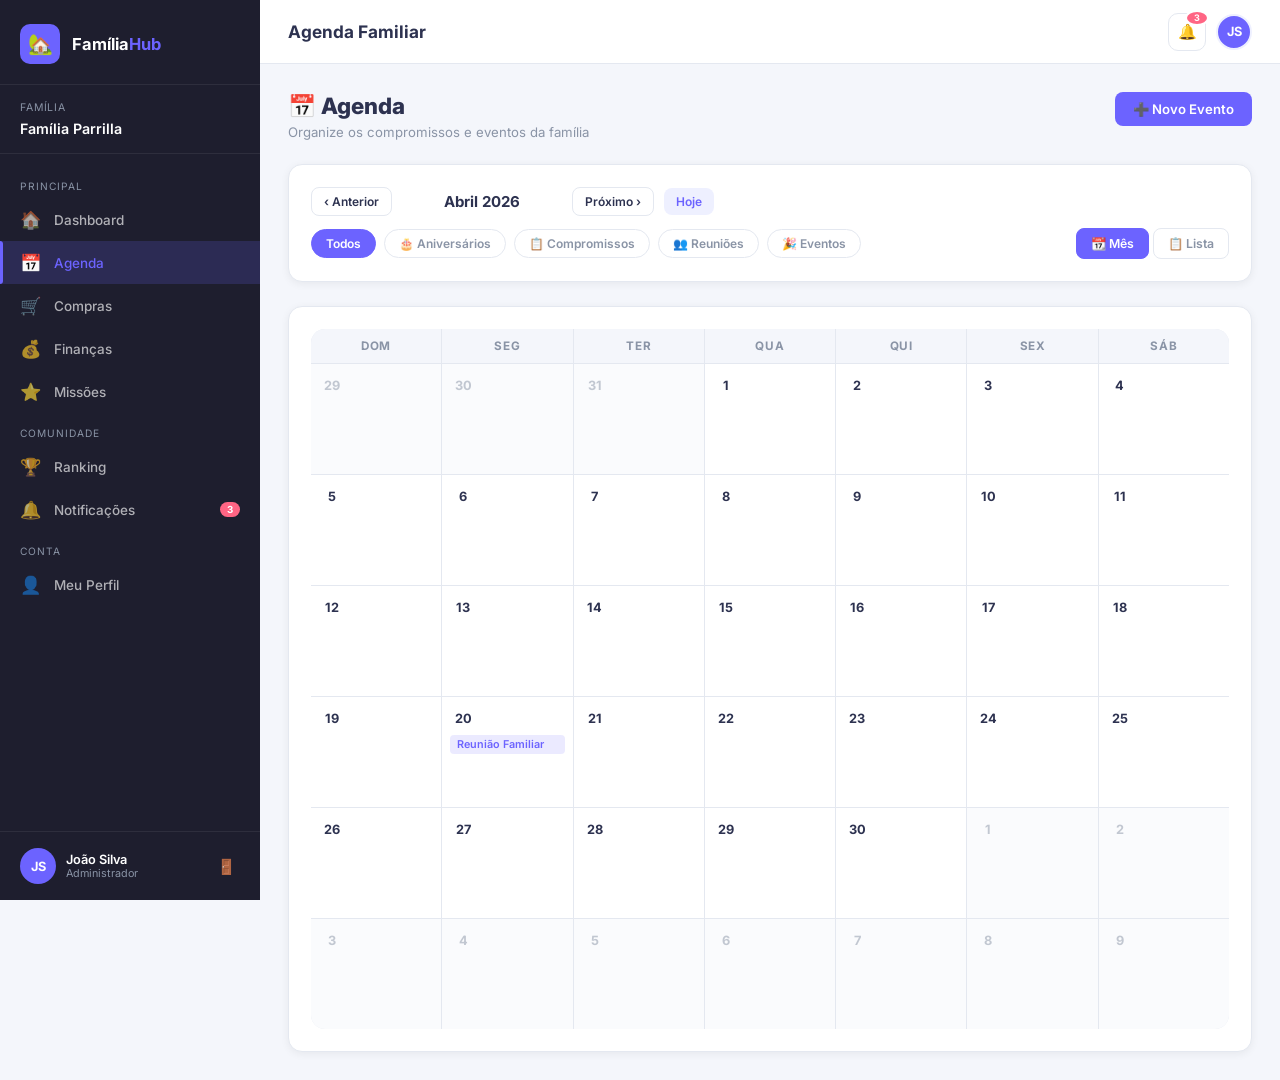
==== commit f571382c: "Últimas modificações." ====
--- a/familia/pages/agenda.html
+++ b/familia/pages/agenda.html
@@ -103,11 +103,11 @@
 <aside class="sidebar">
   <div class="sidebar-logo">
     <div class="logo-icon">🏡</div>
-    <div class="logo-text">Família<span>App</span></div>
+    <div class="logo-text">Família<span>Hub</span></div>
   </div>
   <div class="sidebar-family">
     <div class="family-label">Família</div>
-    <div class="family-name" id="sb-family-name">Família Silva</div>
+    <div class="family-name" id="sb-family-name">Família Parrilla</div>
   </div>
   <nav class="sidebar-nav">
     <div class="nav-section-label">Principal</div>
